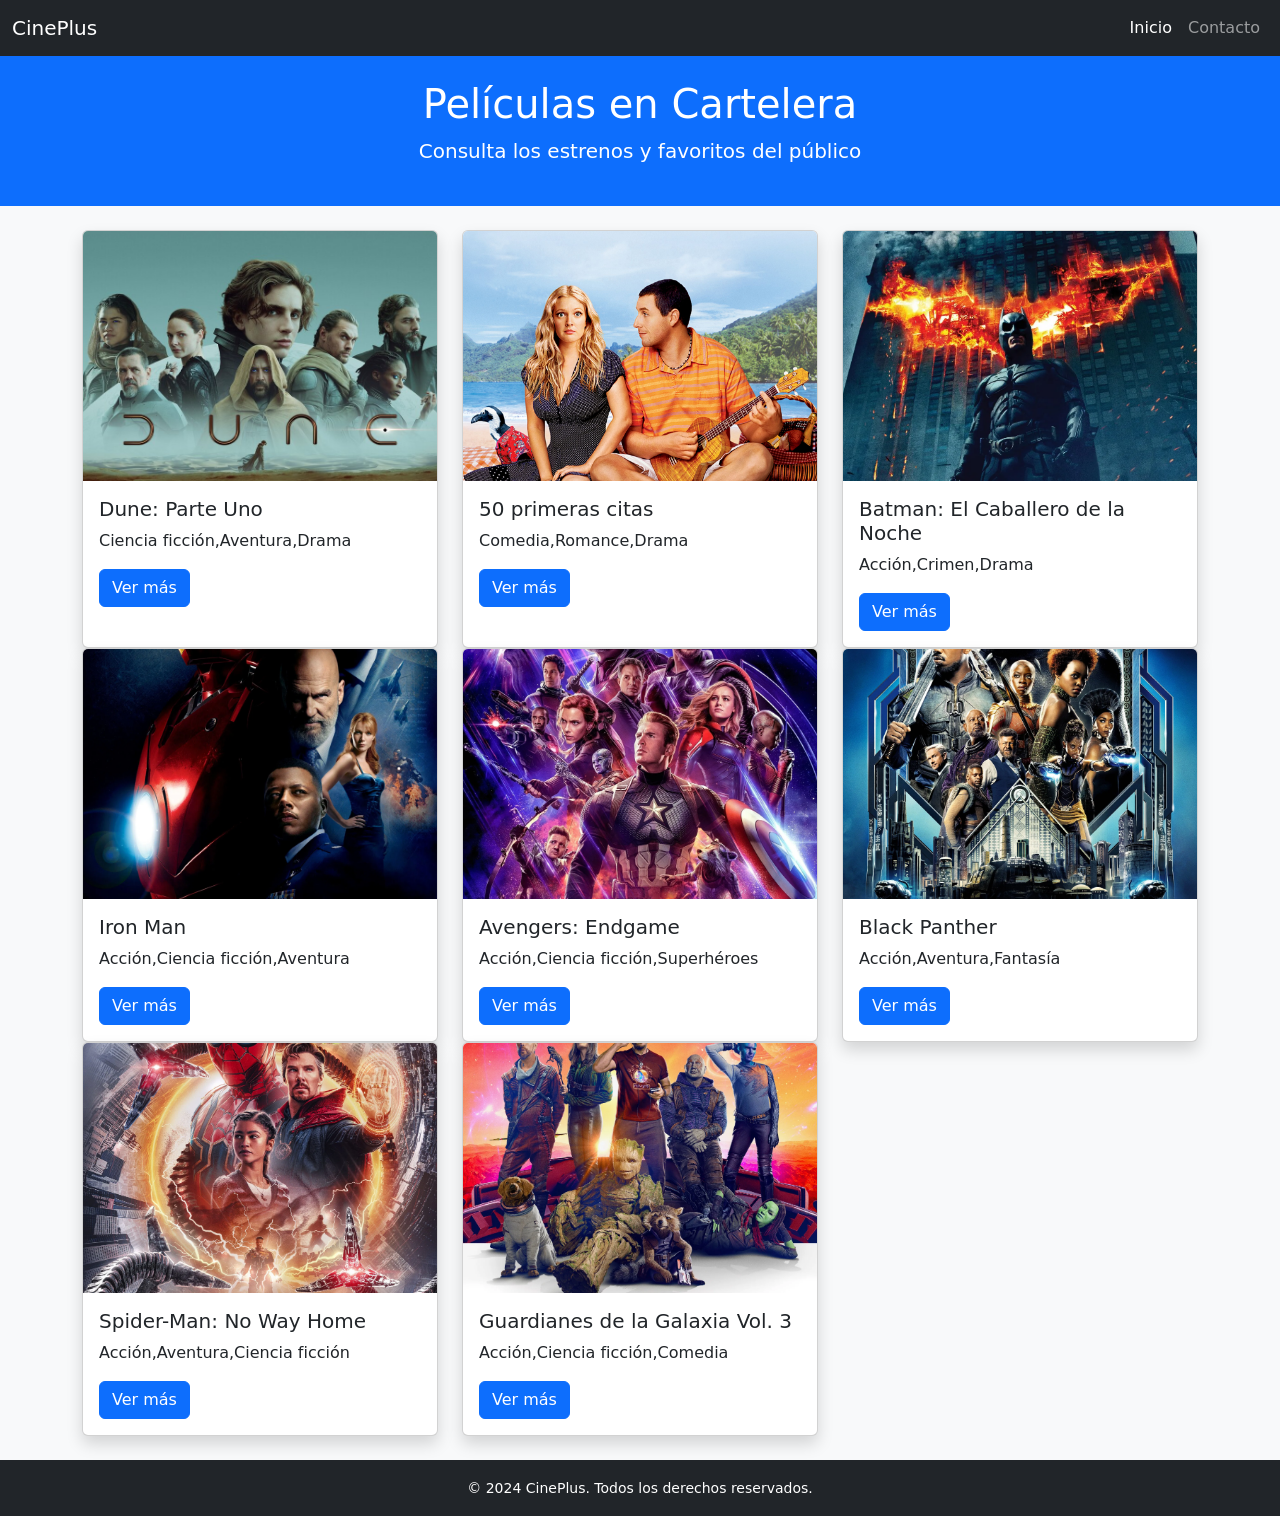
==== index.html @ d640a935 "Primer commit: 1. Inicializo el proyecto. 2. Agrego README.md. 3. Modifico peliculas.json: agrego 5 " ====
<!DOCTYPE html>
<html lang="es">
<head>
  <meta charset="UTF-8">
  <title>Películas en Cartelera</title>
  <meta name="viewport" content="width=device-width, initial-scale=1">
  <link href="https://cdn.jsdelivr.net/npm/bootstrap@5.3.2/dist/css/bootstrap.min.css" rel="stylesheet">
  <link rel="stylesheet" href="css/style.css">
</head>
<body>
  <nav class="navbar navbar-expand-lg navbar-dark bg-dark">
    <div class="container-fluid">
      <a class="navbar-brand" href="#">CinePlus</a>
      <div class="collapse navbar-collapse">
        <ul class="navbar-nav ms-auto">
          <li class="nav-item"><a class="nav-link active" href="index.html">Inicio</a></li>
          <li class="nav-item"><a class="nav-link" href="pages/contacto.html">Contacto</a></li>
        </ul>
      </div>
    </div>
  </nav>

  <header class="bg-primary text-white text-center p-4">
    <h1>Películas en Cartelera</h1>
    <p class="lead">Consulta los estrenos y favoritos del público</p>
  </header>

  <main class="container py-4">
    <div class="row" id="lista-peliculas">
      <!-- Películas cargadas dinámicamente -->
    </div>
  </main>

  <footer class="bg-dark text-center text-white py-3">
    <small>&copy; 2024 CinePlus. Todos los derechos reservados.</small>
  </footer>

  <script src="https://code.jquery.com/jquery-3.6.4.min.js"></script>
  <script src="js/app.js"></script>
</body>
</html>
---- css/style.css ----
body {
    background-color: #f8f9fa;
  }
  
  .card img {
    height: 250px;
    object-fit: cover;
  }
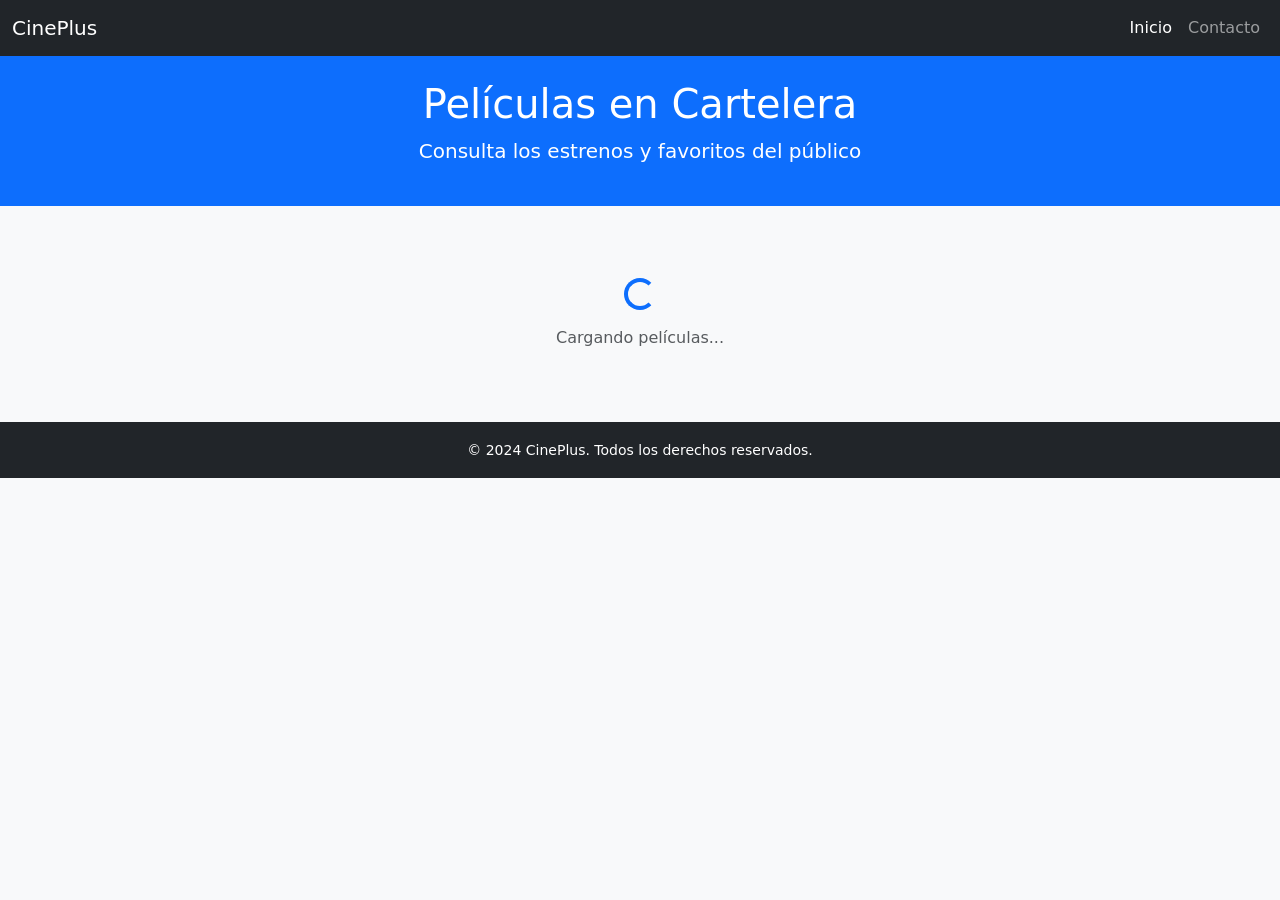
==== commit 0e4a98d0: "Añado utilitario para funciones comunes: obtener precio, es estreno, mensaje en Badge y formateo de " ====
--- a/index.html
+++ b/index.html
@@ -37,5 +37,6 @@
 
   <script src="https://code.jquery.com/jquery-3.6.4.min.js"></script>
   <script src="js/app.js"></script>
+  <script src="js/utils.js"></script>
 </body>
 </html>
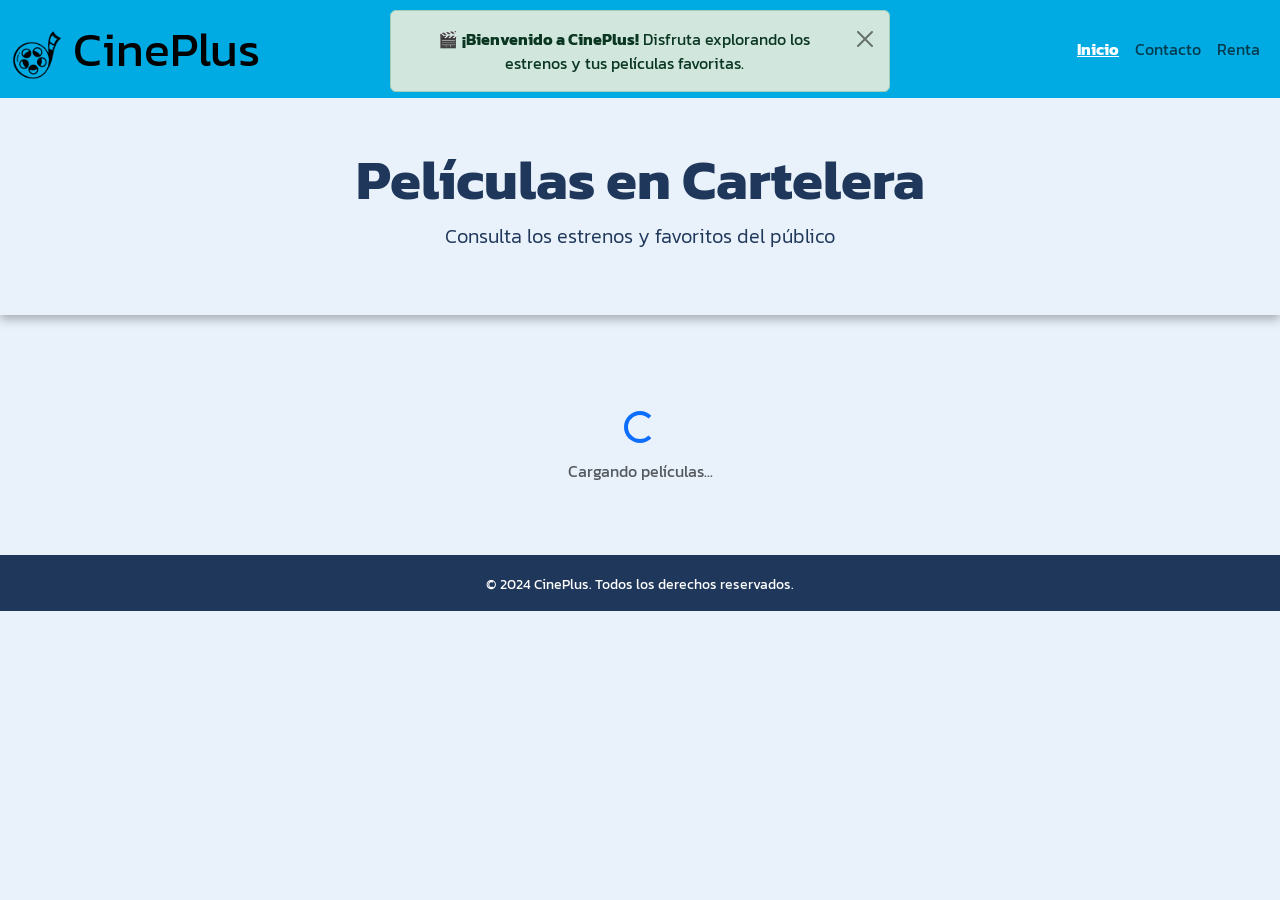
==== commit 449c0348: "Añado footer, header y barra de navegacion en todas las pantallas, un json con reseñas y lo muestro " ====
--- a/index.html
+++ b/index.html
@@ -4,26 +4,14 @@
   <meta charset="UTF-8">
   <title>Películas en Cartelera</title>
   <meta name="viewport" content="width=device-width, initial-scale=1">
+  <link rel="icon" href="img/icon.png" type="image/png">
+
   <link href="https://cdn.jsdelivr.net/npm/bootstrap@5.3.2/dist/css/bootstrap.min.css" rel="stylesheet">
   <link rel="stylesheet" href="css/style.css">
 </head>
 <body>
-  <nav class="navbar navbar-expand-lg navbar-dark bg-dark">
-    <div class="container-fluid">
-      <a class="navbar-brand" href="#">CinePlus</a>
-      <div class="collapse navbar-collapse">
-        <ul class="navbar-nav ms-auto">
-          <li class="nav-item"><a class="nav-link active" href="index.html">Inicio</a></li>
-          <li class="nav-item"><a class="nav-link" href="pages/contacto.html">Contacto</a></li>
-        </ul>
-      </div>
-    </div>
-  </nav>
-
-  <header class="bg-primary text-white text-center p-4">
-    <h1>Películas en Cartelera</h1>
-    <p class="lead">Consulta los estrenos y favoritos del público</p>
-  </header>
+  <div id="navigation-bar"></div>
+  <div id="header-placeholder"></div>
 
   <main class="container py-4">
     <div class="row" id="lista-peliculas">
@@ -31,12 +19,27 @@
     </div>
   </main>
 
-  <footer class="bg-dark text-center text-white py-3">
-    <small>&copy; 2024 CinePlus. Todos los derechos reservados.</small>
-  </footer>
-
+  <!-- Modal de Tráiler -->
+  <div class="modal fade" id="trailerModal" tabindex="-1" aria-labelledby="trailerLabel" aria-hidden="true">
+    <div class="modal-dialog modal-xl modal-dialog-centered">
+      <div class="modal-content">
+        <div class="modal-header">
+          <h5 class="modal-title" id="trailerLabel">Tráiler</h5>
+          <button type="button" class="btn-close" data-bs-dismiss="modal" aria-label="Cerrar"></button>
+        </div>
+        <div class="modal-body p-0">
+          <div class="ratio ratio-16x9">
+            <iframe id="trailerPlayer" src="" title="Tráiler" allow="autoplay; encrypted-media" allowfullscreen></iframe>
+          </div>
+        </div>
+      </div>
+    </div>
+  </div>
+  
+  <div id="footer-placeholder"></div>
   <script src="https://code.jquery.com/jquery-3.6.4.min.js"></script>
+  <script src="https://cdn.jsdelivr.net/npm/bootstrap@5.3.2/dist/js/bootstrap.bundle.min.js"></script>
+  <script src="js/utils.js"></script>
   <script src="js/app.js"></script>
-  <script src="js/utils.js"></script>
 </body>
 </html>
--- a/css/style.css
+++ b/css/style.css
@@ -1,9 +1,86 @@
+@import url('https://fonts.googleapis.com/css?family=Kanit&display=swap');
+
 body {
-    background-color: #f8f9fa;
+  background-color: #E9F1FA;
+  font-family: 'Kanit';
+  color: #1e375a;
+}
+
+.brand {
+  font-size: 3rem;
+}
+.navBar-custom {
+  background-color: #00ABE4;
+  color: #FFFFFF;
+}
+  
+.subtitle {
+  color: #585858;
+  font-weight: 200;
+
+}
+
+.card img {
+  height: 200px;
+  object-fit: cover;
+}
+
+.movie-card{
+    color: #1e375a;
+}
+
+.btn-see-more{
+    background-color: #00ABE4;
+    color: #FFFFFF;
+}
+
+.btn-watch-trailer{
+    background-color: #E9F1FA;
+    color: #1e375a;
+}
+
+.required::after { content:" *"; color:#dc3545; }
+
+.rent-card { border-radius: 1rem; }
+
+.hero-header {
+    background-size: 150% 150%;
+    color: #1e375a;
+    animation: gradientMove 8s ease infinite;
+    box-shadow: 0 4px 10px rgba(0,0,0,0.3);
   }
-  
-  .card img {
-    height: 250px;
-    object-fit: cover;
+
+  @keyframes gradientMove {
+    0% { background-position: left center; }
+    50% { background-position: right center; }
+    100% { background-position: left center; }
   }
-  +
+  .fade-in {
+    opacity: 0;
+    transform: translateY(10px);
+    animation: fadeIn 1s ease-out forwards;
+  }
+  .fade-in-delay {
+    opacity: 0;
+    transform: translateY(10px);
+    animation: fadeIn 1s ease-out 0.3s forwards;
+  }
+
+  @keyframes fadeIn {
+    to {
+      opacity: 1;
+      transform: translateY(0);
+    }
+  }
+
+.footer{
+  background-color: #1e375a;
+  color: #FFFFFF;
+}
+
+.nav-link.active {
+    font-weight: bold;
+    color: #FFFFFF !important;
+    text-decoration: underline;
+}
